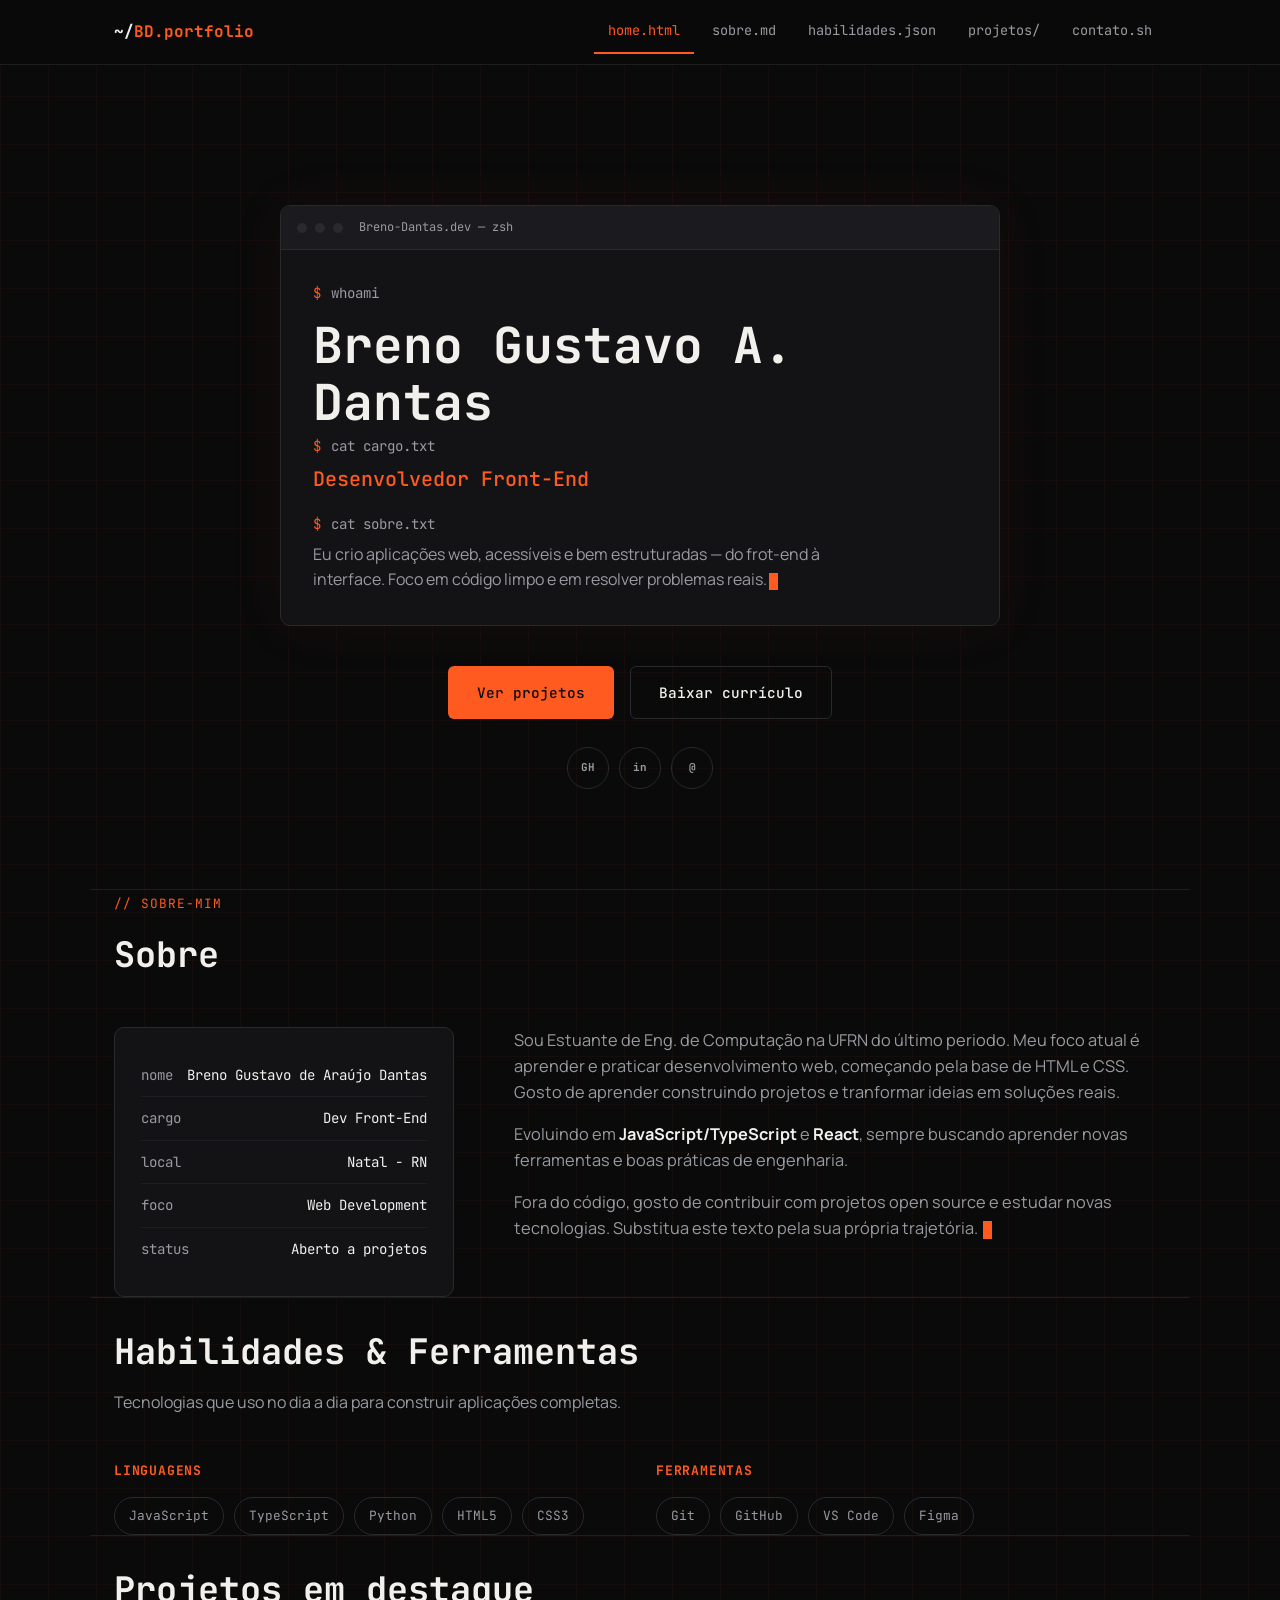
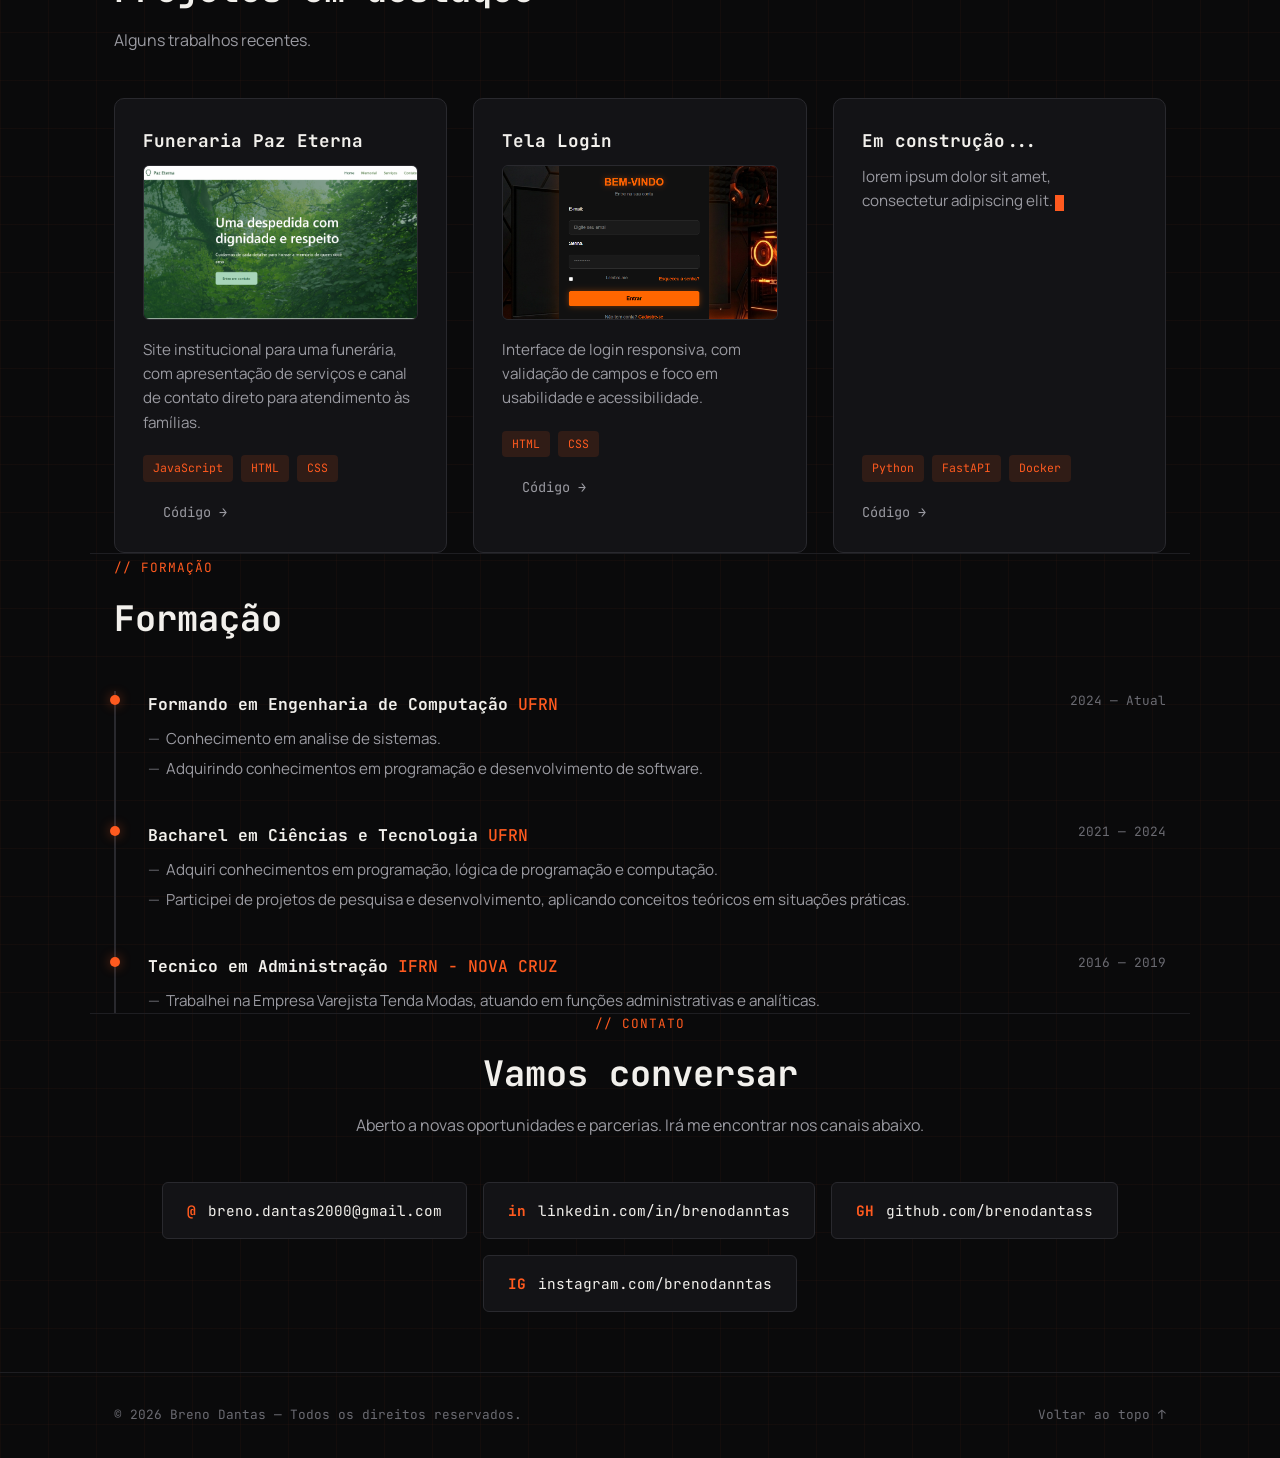
==== index.html @ 152db27a "index" ====
<!DOCTYPE html>
<html lang="pt-BR">
<head>
<meta charset="UTF-8">
<meta name="viewport" content="width=device-width, initial-scale=1.0">
<meta name="theme-color" content="#0a0a0b">
<meta name="description" content="Portfólio">
<title>Breno Dantas — Desenvolvedor Front-End | Portfólio</title>
<link rel="preconnect" href="https://fonts.googleapis.com">
<link rel="preconnect" href="https://fonts.gstatic.com" crossorigin>
<link href="https://fonts.googleapis.com/css2?family=JetBrains+Mono:wght@400;500;700&family=Manrope:wght@400;500;700;800&display=swap" rel="stylesheet">
<link rel="stylesheet" href="../estilos/style.css">
</head>
<body>


<header class="topbar">
  <input type="checkbox" id="nav-toggle" class="nav-toggle-input">
  <div class="topbar-inner container">
    <a href="#home" class="logo">~/<span>BD.portfolio</span></a>

    <nav class="tabs" aria-label="Navegação principal">
      <a href="#home" class="active">home.html</a>
      <a href="#sobre">sobre.md</a>
      <a href="#habilidades">habilidades.json</a>
      <a href="#projetos">projetos/</a>
      <a href="#contato">contato.sh</a>
    </nav>

    <label for="nav-toggle" class="nav-toggle-label" aria-label="Abrir menu">
      <span></span><span></span><span></span>
    </label>
  </div>
</header>

<main>

  <!-- ===================== HERO ===================== -->
  <section id="home" class="hero container">
    <div class="terminal">
      <div class="terminal-bar">
        <span class="terminal-dot"></span>
        <span class="terminal-dot"></span>
        <span class="terminal-dot"></span>
        <span class="terminal-title">Breno-Dantas.dev — zsh</span>
      </div>
      <div class="terminal-body">
        <div class="terminal-line"><span class="prompt">$</span><span>whoami</span></div>
        <h1 class="terminal-output-name">Breno Gustavo A. Dantas</h1>

        <div class="terminal-line"><span class="prompt">$</span><span>cat cargo.txt</span></div>
        <p class="terminal-output-role">Desenvolvedor Front-End</p>

        <div class="terminal-line"><span class="prompt">$</span><span>cat sobre.txt</span></div>
        <p class="terminal-output-desc">
          Eu crio aplicações web, acessíveis e bem estruturadas — do frot-end à interface. Foco em código limpo e em resolver problemas reais.<span class="cursor" aria-hidden="true"></span>
        </p>
      </div>
    </div>

    <div class="hero-actions" style="justify-content:center;">
      <a href="#projetos" class="btn btn--primary">Ver projetos</a>
      <a href="#" class="btn btn--outline">Baixar currículo</a>
    </div>

    <div class="social-row" style="justify-content:center;">
      <a href="https://github.com/brenodantass" class="social-badge" aria-label="GitHub" target="_blank" rel="noopener">GH</a>
      <a href="https://linkedin.com/in/brenodanntas" class="social-badge" aria-label="LinkedIn" target="_blank" rel="noopener">in</a>
      <a href="mailto:breno.dantas2000@gmail.com" class="social-badge" aria-label="E-mail">@</a>
    </div>
  </section>

  <!-- ===================== SOBRE ===================== -->
  <section id="sobre" class="container">
    <div class="section-head">
      <span class="eyebrow">// sobre-mim</span>
      <h2 class="section-title">Sobre</h2>
    </div>

    <div class="about-grid">
      <div class="profile-card">
        <div class="row"><span class="key">nome</span><span class="val">Breno Gustavo de Araújo Dantas</span> </div>
        <div class="row"><span class="key">cargo</span><span class="val">Dev Front-End</span></div>
        <div class="row"><span class="key">local</span><span class="val">Natal - RN</span></div>
        <div class="row"><span class="key">foco</span><span class="val">Web Development</span></div>
        <div class="row"><span class="key">status</span><span class="val">Aberto a projetos</span></div>
      </div>

      <div class="about-text">
        <p>
          Sou Estuante de Eng. de Computação na UFRN do último periodo. Meu foco atual é aprender e praticar desenvolvimento web, começando pela base de HTML e CSS. Gosto de aprender construindo projetos e tranformar ideias em soluções reais.
        </p>
        <p>
          Evoluindo em  <strong>JavaScript/TypeScript</strong> e <strong> React</strong>, sempre buscando aprender novas ferramentas e boas práticas de engenharia.
        </p>
        <p>
          Fora do código, gosto de contribuir com projetos open source e estudar novas tecnologias. Substitua este texto pela sua própria trajetória.
          <span class="cursor" aria-hidden="true"></span>
        </p>
      </div>
    </div>
  </section>

  <!-- ===================== HABILIDADES ===================== -->
  <section id="habilidades" class="container">
    <div class="section-head">
      <span class="eyebrow">  </span>
      <h2 class="section-title">Habilidades &amp; Ferramentas</h2>
      <p class="section-sub">Tecnologias que uso no dia a dia para construir aplicações completas.</p>
    </div>

    <div class="skills-groups">
      <div class="skill-group">
        <h3>Linguagens</h3>
        <div class="tag-list">
          <span class="tag">JavaScript</span>
          <span class="tag">TypeScript</span>
          <span class="tag">Python</span>
          <span class="tag">HTML5</span>
          <span class="tag">CSS3</span>
        </div>
      </div>

    

      <div class="skill-group">
        <h3>Ferramentas</h3>
        <div class="tag-list">
          <span class="tag">Git</span>
          <span class="tag">GitHub</span>
          <span class="tag">VS Code</span>
          <span class="tag">Figma</span>
          
        </div>
      </div>
    </div>
  </section>

  <!-- ===================== PROJETOS ===================== -->
  <section id="projetos" class="container">
    <div class="section-head">
      <span class="eyebrow"> </span>
      <h2 class="section-title">Projetos em destaque</h2>
      <p class="section-sub">Alguns trabalhos recentes.</p>
    </div>
    <div class="project-grid">
      <div class="project-card">
        <a href="https://brenodantass.github.io/Funeraria/#home" target="_blank">
        <h3>Funeraria Paz Eterna</h3>
          <div class="project-media">
          <img src="../imagens/print-fun.png" alt="Captura de tela do Projeto 1" loading="lazy">
          </div>
          <p>Site institucional para uma funerária, com apresentação de serviços e canal de contato direto para atendimento às famílias.</p>
          <div class="project-tags">
            <span>JavaScript</span><span>HTML</span><span>CSS</span>
          </div>
          <div class="project-links">
            <a href="https://github.com/brenodantass/Funeraria" target="_blank" rel="noopener">Código →</a>
        </a>
        </div>
      </div>

      <div class="project-card">
        <a href="https://brenodantass.github.io/login/" target="_blank">
          <h3>Tela Login</h3>
          <div class="project-media">
            <img src="../imagens/print-login.png" alt="Captura de tela do Projeto 2" loading="lazy">
          </div>
          <p>Interface de login responsiva, com validação de campos e foco em usabilidade e acessibilidade.</p>
          <div class="project-tags">
            <span>HTML</span><span>CSS</span>
          </div>
          <div class="project-links">
            <a href="https://github.com/brenodantass/login" target="_blank" rel="noopener">Código →</a>
          </div>
        </a>
      </div>

      <div class="project-card">
        <h3>Em construção...</h3>
        <p>lorem ipsum dolor sit amet, consectetur adipiscing elit.<span class="cursor" aria-hidden="true"></span></p>
        <div class="project-tags">
          <span>Python</span><span>FastAPI</span><span>Docker</span>
        </div>
        <div class="project-links">
          <a href="#" target="_blank" rel="noopener">Código →</a>
        
        </div>
      </div>
    </div>
  </section>

  <!-- ===================== EXPERIÊNCIA ===================== -->
  <section id="experiencia" class="container">
    <div class="section-head">
      <span class="eyebrow">// Formação </span>
      <h2 class="section-title">Formação</h2>
    </div>

    <div class="exp-list">
      <div class="exp-item">
        <div class="exp-header">
          <span class="exp-role">Formando em Engenharia de Computação <span class="exp-company">UFRN</span></span>
          <span class="exp-date">2024 — Atual</span>
        </div>
        <ul>
          <li>Conhecimento em analise de sistemas.</li>
          <li>Adquirindo conhecimentos em programação e desenvolvimento de software.</li>
        </ul>
      </div>

      <div class="exp-item">
        <div class="exp-header">
          <span class="exp-role">Bacharel em Ciências e Tecnologia <span class="exp-company">UFRN</span></span>
          <span class="exp-date">2021 — 2024</span>
        </div>
        <ul>
          <li>Adquiri conhecimentos em programação, lógica de programação e computação.</li>
          <li>Participei de projetos de pesquisa e desenvolvimento, aplicando conceitos teóricos em situações práticas.</li>
        </ul>
      </div>

      <div class="exp-item">
        <div class="exp-header">
          <span class="exp-role">Tecnico em Administração <span class="exp-company"> IFRN - NOVA CRUZ</span></span>
          <span class="exp-date">2016 — 2019</span>
        </div>
        <ul>
          <li>Trabalhei na Empresa Varejista Tenda Modas, atuando em funções administrativas e analíticas.</li>
        </ul>
      </div>
    </div>
  </section>

  <!-- ===================== CONTATO ===================== -->
  <section id="contato" class="container contact">
    <div class="section-head">
      <span class="eyebrow">// contato</span>
      <h2 class="section-title">Vamos conversar</h2>
      <p class="section-sub">Aberto a novas oportunidades e parcerias. Irá me encontrar nos canais abaixo.</p>
    </div>

    <div class="contact-links">
      <a href="breno.dantas2000@gmail.com" class="contact-card">
        <span class="mono-badge">@</span> breno.dantas2000@gmail.com
      </a>
      <a href="https://linkedin.com/in/brenodanntas" class="contact-card" target="_blank" rel="noopener">
        <span class="mono-badge">in</span> linkedin.com/in/brenodanntas
      </a>
      <a href="https://github.com/brenodantass" class="contact-card" target="_blank" rel="noopener">
        <span class="mono-badge">GH</span> github.com/brenodantass
      </a>
      <a href="https://instagram.com/brenodanntas" class="contact-card" target="_blank" rel="noopener">
        <span class="mono-badge">IG</span> instagram.com/brenodanntas
      </a>
    </div>
  </section>

</main>

<!-- ===================== FOOTER ===================== -->
<footer>
  <div class="container footer-inner">
    <span>© 2026 Breno Dantas — Todos os direitos reservados.</span>
    <a href="#home">Voltar ao topo ↑</a>
  </div>
</footer>

</body>
</html>
---- estilos/style.css ----
/* ---------- Reset & base ---------- */
* { box-sizing: border-box; margin: 0; padding: 0; }

:root {
  --bg: #0a0a0b;
  --bg-elev: #131316;
  --bg-elev-2: #1b1b1f;
  --border: #29292e;
  --border-soft: #1e1e22;
  --text: #f2f0ec;
  --text-dim: #9a9aa1;
  --text-faint: #6b6b72;
  --orange: #ff5a1f;
  --orange-bright: #ff8145;
  --orange-soft: rgba(255, 90, 31, 0.12);
  --orange-glow: rgba(255, 90, 31, 0.45);
  --radius: 10px;
  --radius-sm: 6px;
  --font-mono: 'JetBrains Mono', 'Fira Code', ui-monospace, SFMono-Regular, monospace;
  --font-sans: 'Manrope', -apple-system, BlinkMacSystemFont, 'Segoe UI', sans-serif;
  --container: 1100px;
}

html { scroll-behavior: smooth; }

body {
  background: var(--bg);
  color: var(--text);
  font-family: var(--font-sans);
  line-height: 1.6;
  -webkit-font-smoothing: antialiased;
  background-image:
    linear-gradient(rgba(255, 90, 31, 0.035) 1px, transparent 1px),
    linear-gradient(90deg, rgba(255, 90, 31, 0.035) 1px, transparent 1px);
  background-size: 48px 48px;
}

::selection { background: var(--orange); color: var(--bg); }

a { color: inherit; text-decoration: none; }
ul { list-style: none; }
img { max-width: 100%; display: block; }
button { font: inherit; cursor: pointer; }

:focus-visible {
  outline: 2px solid var(--orange);
  outline-offset: 3px;
}

.container {
  max-width: var(--container);
  margin: 0 auto;
  padding: 0 24px;
}

/* ---------- Tipografia utilitária ---------- */
.eyebrow {
  font-family: var(--font-mono);
  font-size: 0.8rem;
  letter-spacing: 0.08em;
  text-transform: uppercase;
  color: var(--orange);
  display: inline-block;
  margin-bottom: 12px;
}

.section-title {
  font-family: var(--font-mono);
  font-weight: 700;
  font-size: clamp(1.5rem, 3vw, 2.2rem);
  color: var(--text);
  margin-bottom: 10px;
}

.section-sub {
  color: var(--text-dim);
  max-width: 60ch;
  font-size: 1rem;
}

.section-head { margin-bottom: 44px; }

section {
  padding: 100px 0;
  border-top: 1px solid var(--border-soft);
}

/* ---------- Botões ---------- */
.btn {
  display: inline-flex;
  align-items: center;
  gap: 8px;
  padding: 14px 28px;
  border-radius: var(--radius-sm);
  font-family: var(--font-mono);
  font-size: 0.9rem;
  font-weight: 500;
  border: 1px solid transparent;
  transition: transform 0.2s ease, box-shadow 0.2s ease, border-color 0.2s ease, background 0.2s ease, color 0.2s ease;
}

.btn--primary { background: var(--orange); color: var(--bg); }
.btn--primary:hover {
  background: var(--orange-bright);
  box-shadow: 0 0 24px var(--orange-glow);
  transform: translateY(-2px);
}

.btn--outline { border-color: var(--border); color: var(--text); }
.btn--outline:hover { border-color: var(--orange); color: var(--orange); }

/* ---------- Topbar / navegação estilo "abas de editor" ---------- */
.nav-toggle-input { display: none; }

.topbar {
  position: sticky;
  top: 0;
  z-index: 50;
  background: rgba(10, 10, 11, 0.85);
  backdrop-filter: blur(8px);
  border-bottom: 1px solid var(--border-soft);
}

.topbar-inner {
  display: flex;
  align-items: center;
  justify-content: space-between;
  height: 64px;
  position: relative;
}

.logo {
  font-family: var(--font-mono);
  font-weight: 700;
  font-size: 1rem;
  color: var(--text);
  white-space: nowrap;
}
.logo span { color: var(--orange); }

nav.tabs {
  display: flex;
  gap: 4px;
  overflow-x: auto;
}

.tabs a {
  font-family: var(--font-mono);
  font-size: 0.85rem;
  color: var(--text-dim);
  padding: 10px 14px;
  border-bottom: 2px solid transparent;
  white-space: nowrap;
  transition: color 0.2s, border-color 0.2s;
}
.tabs a:hover, .tabs a.active { color: var(--orange); border-bottom-color: var(--orange); }

.nav-toggle-label {
  display: none;
  flex-direction: column;
  gap: 5px;
  cursor: pointer;
  padding: 8px;
}
.nav-toggle-label span {
  width: 22px;
  height: 2px;
  background: var(--text);
  display: block;
  transition: transform 0.25s ease, opacity 0.25s ease;
}

/* ---------- Hero: janela de terminal ---------- */
.hero { padding: 140px 0 100px; border-top: none; }

.terminal {
  max-width: 720px;
  margin: 0 auto;
  background: var(--bg-elev);
  border: 1px solid var(--border);
  border-radius: var(--radius);
  overflow: hidden;
  box-shadow: 0 0 60px rgba(255, 90, 31, 0.06);
  animation: fadeUp 0.7s ease both;
}

.terminal-bar {
  display: flex;
  align-items: center;
  gap: 8px;
  padding: 12px 16px;
  background: var(--bg-elev-2);
  border-bottom: 1px solid var(--border);
}
.terminal-dot { width: 10px; height: 10px; border-radius: 50%; background: var(--border); }
.terminal-title {
  font-family: var(--font-mono);
  font-size: 0.75rem;
  color: var(--text-dim);
  margin-left: 8px;
}

.terminal-body { padding: 32px; }

.terminal-line {
  display: flex;
  gap: 10px;
  font-family: var(--font-mono);
  font-size: 0.88rem;
  color: var(--text-dim);
  margin-bottom: 6px;
}
.terminal-line .prompt { color: var(--orange); }

.terminal-output-name {
  font-family: var(--font-mono);
  font-weight: 700;
  font-size: clamp(2rem, 5vw, 3.1rem);
  color: var(--text);
  margin: 12px 0 4px;
  line-height: 1.15;
}

.terminal-output-role {
  font-family: var(--font-mono);
  font-weight: 500;
  font-size: clamp(1rem, 2vw, 1.25rem);
  color: var(--orange);
  margin-bottom: 18px;
}

.terminal-output-desc {
  color: var(--text-dim);
  font-size: 1rem;
  max-width: 56ch;
}

.cursor {
  display: inline-block;
  width: 9px;
  height: 1.1em;
  background: var(--orange);
  vertical-align: text-bottom;
  animation: blink 1s steps(1) infinite;
  margin-left: 2px;
}

.hero-actions {
  display: flex;
  flex-wrap: wrap;
  gap: 16px;
  margin-top: 40px;
  animation: fadeUp 0.7s ease 0.15s both;
}

.social-row {
  display: flex;
  gap: 10px;
  margin-top: 28px;
  animation: fadeUp 0.7s ease 0.3s both;
}

.social-badge {
  width: 42px;
  height: 42px;
  border: 1px solid var(--border);
  border-radius: 50%;
  display: flex;
  align-items: center;
  justify-content: center;
  font-family: var(--font-mono);
  font-size: 0.68rem;
  font-weight: 700;
  color: var(--text-dim);
  transition: all 0.2s ease;
}
.social-badge:hover {
  border-color: var(--orange);
  color: var(--orange);
  box-shadow: 0 0 16px var(--orange-glow);
}

/* ---------- Sobre ---------- */
.about-grid {
  display: grid;
  grid-template-columns: 340px 1fr;
  gap: 60px;
  align-items: start;
}

.profile-card {
  background: var(--bg-elev);
  border: 1px solid var(--border);
  border-radius: var(--radius);
  padding: 26px;
  font-family: var(--font-mono);
  font-size: 0.88rem;
}
.profile-card .row {
  display: flex;
  justify-content: space-between;
  gap: 12px;
  padding: 10px 0;
  border-bottom: 1px solid var(--border-soft);
}
.profile-card .row:last-child { border-bottom: none; }
.profile-card .key { color: var(--text-dim); }
.profile-card .val { color: var(--text); text-align: right; }

.about-text p { color: var(--text-dim); margin-bottom: 16px; font-size: 1.02rem; }
.about-text p:last-child { margin-bottom: 0; }
.about-text strong { color: var(--text); font-weight: 700; }

/* ---------- Habilidades ---------- */
.skills-groups {
  display: grid;
  grid-template-columns: repeat(auto-fit, minmax(230px, 1fr));
  gap: 32px;
}

.skill-group h3 {
  font-family: var(--font-mono);
  font-size: 0.82rem;
  text-transform: uppercase;
  letter-spacing: 0.06em;
  color: var(--orange);
  margin-bottom: 16px;
}

.tag-list { display: flex; flex-wrap: wrap; gap: 10px; }

.tag {
  font-family: var(--font-mono);
  font-size: 0.8rem;
  padding: 8px 14px;
  border: 1px solid var(--border);
  border-radius: 999px;
  color: var(--text-dim);
  transition: all 0.2s ease;
}
.tag:hover { border-color: var(--orange); color: var(--orange); background: var(--orange-soft); }

/* ---------- Projetos ---------- */
.project-grid {
  display: grid;
  grid-template-columns: repeat(auto-fit, minmax(300px, 1fr));
  gap: 26px;
}

.project-card {
  background: var(--bg-elev);
  border: 1px solid var(--border);
  border-radius: var(--radius);
  padding: 28px;
  display: flex;
  flex-direction: column;
  transition: transform 0.25s ease, border-color 0.25s ease, box-shadow 0.25s ease;
}
.project-card:hover {
  transform: translateY(-4px);
  border-color: var(--orange);
  box-shadow: 0 12px 40px rgba(255, 90, 31, 0.1);
}

.project-card h3 {
  font-family: var(--font-mono);
  font-size: 1.1rem;
  color: var(--text);
  margin-bottom: 10px;
}
.project-card p { color: var(--text-dim); font-size: 0.95rem; margin-bottom: 20px; flex: 1; }

.project-tags { display: flex; flex-wrap: wrap; gap: 8px; margin-bottom: 20px; }
.project-tags span {
  font-family: var(--font-mono);
  font-size: 0.72rem;
  color: var(--orange);
  background: var(--orange-soft);
  padding: 4px 10px;
  border-radius: 4px;
}

.project-links { display: flex; gap: 20px; }
.project-links a {
  font-family: var(--font-mono);
  font-size: 0.85rem;
  color: var(--text-dim);
  border-bottom: 1px solid transparent;
}
.project-links a:hover { color: var(--orange); border-bottom-color: var(--orange); }

/* ---------- Experiência ---------- */
.exp-list {
  border-left: 2px solid var(--border);
  padding-left: 32px;
  display: flex;
  flex-direction: column;
  gap: 40px;
}

.exp-item { position: relative; }
.exp-item::before {
  content: '';
  position: absolute;
  left: -38px;
  top: 4px;
  width: 10px;
  height: 10px;
  border-radius: 50%;
  background: var(--orange);
  box-shadow: 0 0 12px var(--orange-glow);
}

.exp-header {
  display: flex;
  flex-wrap: wrap;
  justify-content: space-between;
  gap: 8px;
  margin-bottom: 4px;
}
.exp-role { font-family: var(--font-mono); font-size: 1.02rem; font-weight: 700; color: var(--text); }
.exp-company { color: var(--orange); font-weight: 500; }
.exp-date { font-family: var(--font-mono); font-size: 0.8rem; color: var(--text-faint); white-space: nowrap; }

.exp-item ul { margin-top: 10px; display: flex; flex-direction: column; gap: 6px; }
.exp-item li { color: var(--text-dim); font-size: 0.95rem; padding-left: 18px; position: relative; }
.exp-item li::before { content: '—'; position: absolute; left: 0; color: var(--text-faint); }

/* ---------- Contato ---------- */
.contact { text-align: center; padding-bottom: 60px; }
.contact .section-head { display: flex; flex-direction: column; align-items: center; }
.contact .section-sub { text-align: center; }

.contact-links {
  display: flex;
  flex-wrap: wrap;
  justify-content: center;
  gap: 16px;
  margin-top: 8px;
}

.contact-card {
  display: flex;
  align-items: center;
  gap: 12px;
  background: var(--bg-elev);
  border: 1px solid var(--border);
  border-radius: var(--radius-sm);
  padding: 16px 24px;
  font-family: var(--font-mono);
  font-size: 0.9rem;
  color: var(--text);
  transition: all 0.2s ease;
}
.contact-card:hover {
  border-color: var(--orange);
  box-shadow: 0 0 20px rgba(255, 90, 31, 0.15);
  transform: translateY(-2px);
}
.contact-card .mono-badge { color: var(--orange); font-weight: 700; }

/* ---------- Footer ---------- */
footer { border-top: 1px solid var(--border-soft); padding: 32px 0; }
.footer-inner {
  display: flex;
  flex-wrap: wrap;
  justify-content: space-between;
  align-items: center;
  gap: 12px;
  font-family: var(--font-mono);
  font-size: 0.8rem;
  color: var(--text-faint);
}
.footer-inner a:hover { color: var(--orange); }

/* ---------- Animações ---------- */
@keyframes blink { 50% { opacity: 0; } }
@keyframes fadeUp {
  from { opacity: 0; transform: translateY(16px); }
  to { opacity: 1; transform: translateY(0); }
}

@media (prefers-reduced-motion: reduce) {
  html { scroll-behavior: auto; }
  .cursor { animation: none; opacity: 1; }
  .terminal, .hero-actions, .social-row { animation: none; }
  * { transition-duration: 0.01ms !important; animation-duration: 0.01ms !important; }
}

/* ---------- Responsivo ---------- */
@media (max-width: 860px) {
  .about-grid { grid-template-columns: 1fr; }
}

@media (max-width: 768px) {
  section { padding: 70px 0; }
  .hero { padding: 110px 0 60px; }

  .nav-toggle-label { display: flex; }

  nav.tabs {
    position: absolute;
    top: 64px;
    left: 0;
    right: 0;
    flex-direction: column;
    background: var(--bg-elev);
    border-bottom: 1px solid var(--border);
    max-height: 0;
    overflow: hidden;
    transition: max-height 0.3s ease;
    padding: 0 24px;
  }
  .tabs a { padding: 14px 0; border-bottom: 1px solid var(--border-soft); }

  .nav-toggle-input:checked ~ .topbar-inner nav.tabs {
    max-height: 400px;
    padding: 12px 24px;
  }

  .exp-list { padding-left: 24px; }
}

@media (max-width: 480px) {
  .terminal-body { padding: 22px; }
  .hero-actions { flex-direction: column; align-items: stretch; }
  .btn { justify-content: center; }
  .footer-inner { flex-direction: column; text-align: center; }
}

.project-media {
  width: 100%;
  aspect-ratio: 16 / 9;
  overflow: hidden;
  border-radius: var(--radius-sm);
  border: 1px solid var(--border);
  background: var(--bg-elev-2);
  margin-bottom: 18px;
}
.project-media img {
  width: 100%;
  height: 100%;
  object-fit: cover;
  transition: transform 0.35s ease;
}
.project-card:hover .project-media img { transform: scale(1.05); }
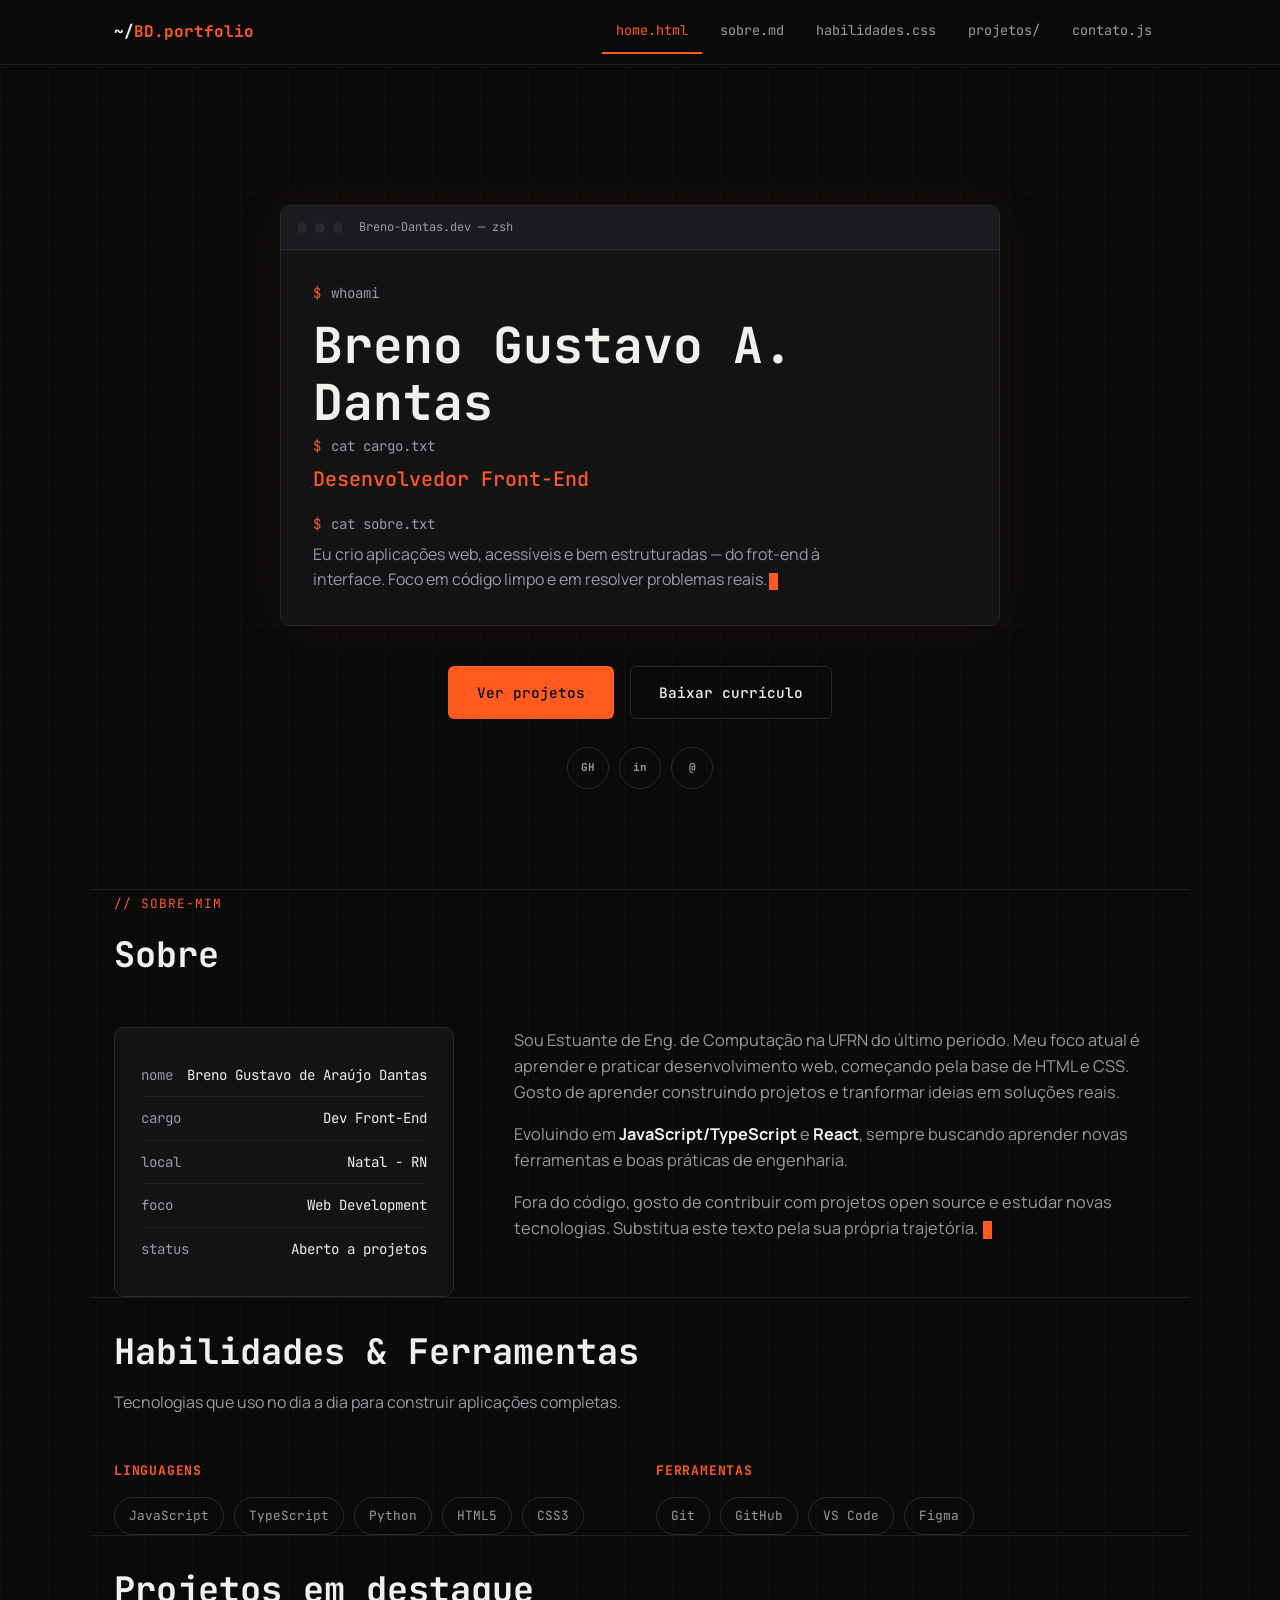
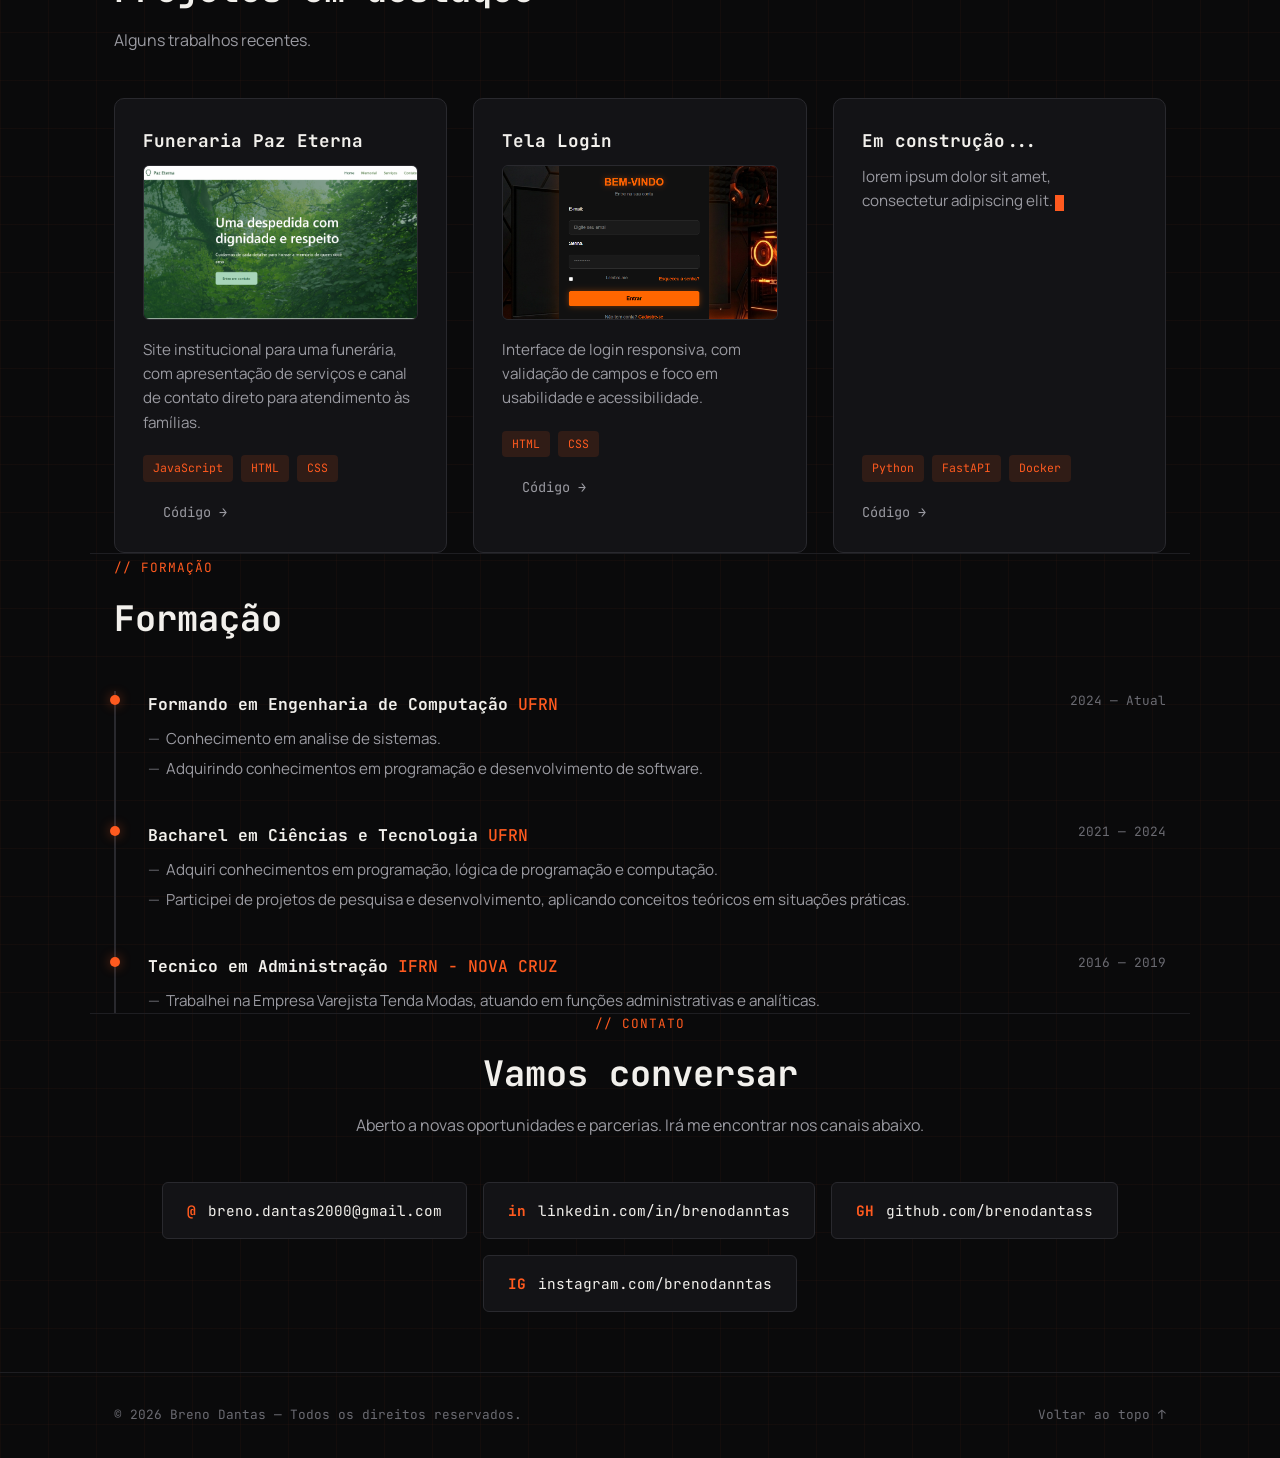
==== commit ccb056cd: "util" ====
--- a/index.html
+++ b/index.html
@@ -9,7 +9,7 @@
 <link rel="preconnect" href="https://fonts.googleapis.com">
 <link rel="preconnect" href="https://fonts.gstatic.com" crossorigin>
 <link href="https://fonts.googleapis.com/css2?family=JetBrains+Mono:wght@400;500;700&family=Manrope:wght@400;500;700;800&display=swap" rel="stylesheet">
-<link rel="stylesheet" href="../estilos/style.css">
+<link rel="stylesheet" href="estilos/style.css">
 </head>
 <body>
 
@@ -22,9 +22,9 @@
     <nav class="tabs" aria-label="Navegação principal">
       <a href="#home" class="active">home.html</a>
       <a href="#sobre">sobre.md</a>
-      <a href="#habilidades">habilidades.json</a>
+      <a href="#habilidades">habilidades.css</a>
       <a href="#projetos">projetos/</a>
-      <a href="#contato">contato.sh</a>
+      <a href="#contato">contato.js</a>
     </nav>
 
     <label for="nav-toggle" class="nav-toggle-label" aria-label="Abrir menu">
@@ -148,7 +148,7 @@
         <a href="https://brenodantass.github.io/Funeraria/#home" target="_blank">
         <h3>Funeraria Paz Eterna</h3>
           <div class="project-media">
-          <img src="../imagens/print-fun.png" alt="Captura de tela do Projeto 1" loading="lazy">
+          <img src="print-fun.png" alt="Captura de tela do Projeto 1" loading="lazy">
           </div>
           <p>Site institucional para uma funerária, com apresentação de serviços e canal de contato direto para atendimento às famílias.</p>
           <div class="project-tags">
@@ -164,7 +164,7 @@
         <a href="https://brenodantass.github.io/login/" target="_blank">
           <h3>Tela Login</h3>
           <div class="project-media">
-            <img src="../imagens/print-login.png" alt="Captura de tela do Projeto 2" loading="lazy">
+            <img src="print-login.png" alt="Captura de tela do Projeto 2" loading="lazy">
           </div>
           <p>Interface de login responsiva, com validação de campos e foco em usabilidade e acessibilidade.</p>
           <div class="project-tags">
--- a/estilos/style.css
+++ b/estilos/style.css
@@ -1,3 +1,4 @@
+@charset "UTF-8";
 
 /* ---------- Reset & base ---------- */
 * { box-sizing: border-box; margin: 0; padding: 0; }
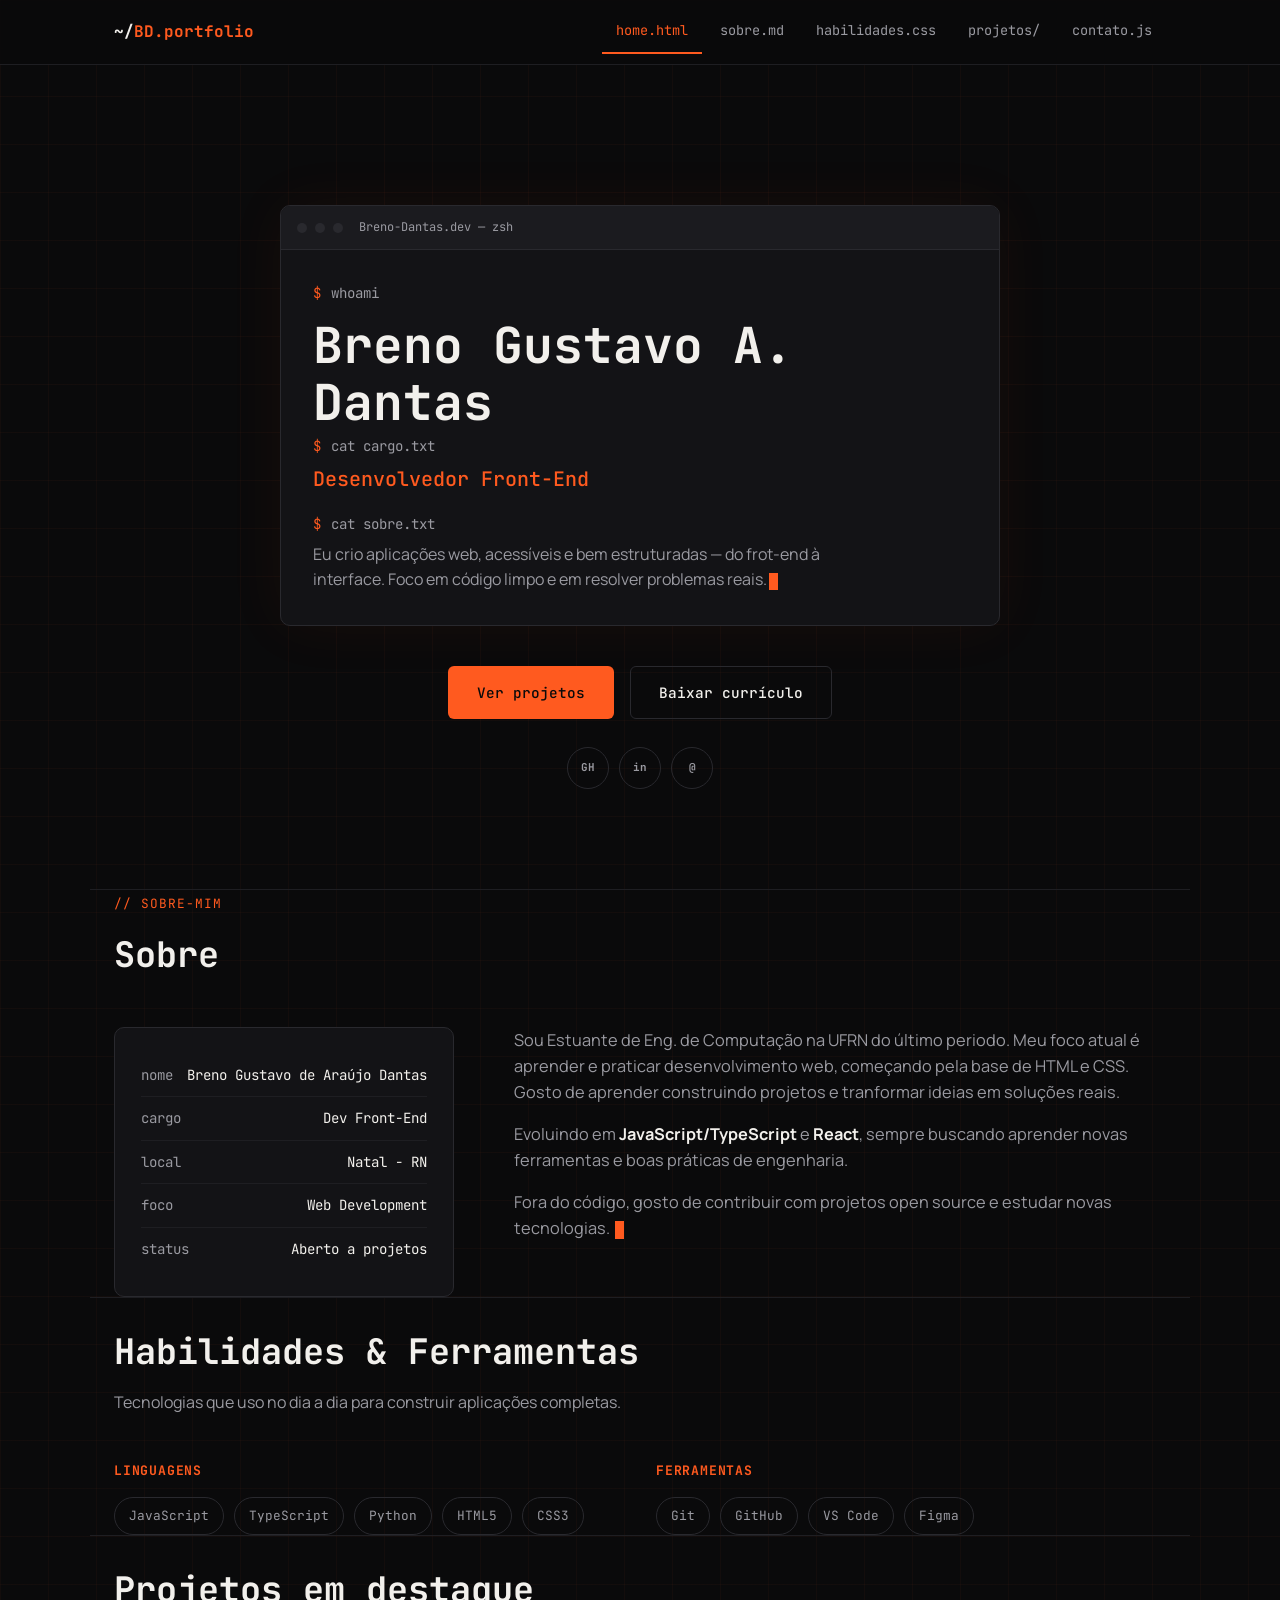
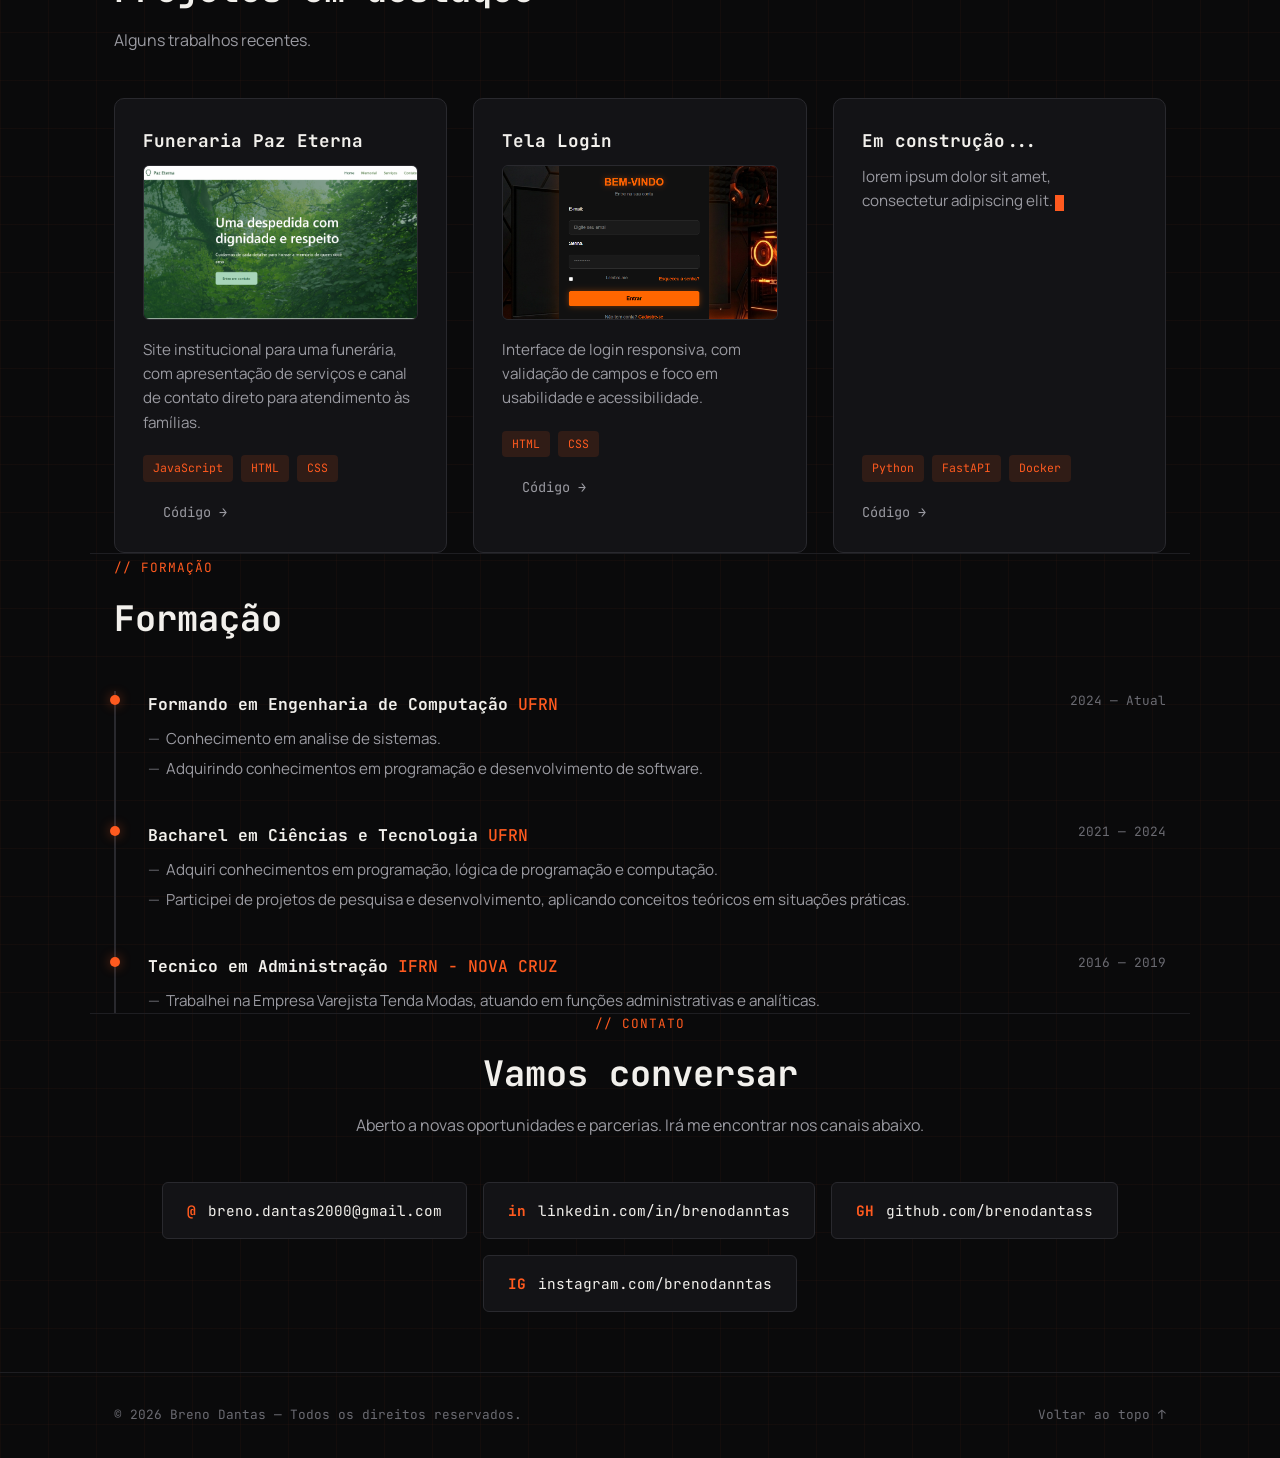
==== commit 90160b88: "text" ====
--- a/index.html
+++ b/index.html
@@ -94,7 +94,7 @@
           Evoluindo em  <strong>JavaScript/TypeScript</strong> e <strong> React</strong>, sempre buscando aprender novas ferramentas e boas práticas de engenharia.
         </p>
         <p>
-          Fora do código, gosto de contribuir com projetos open source e estudar novas tecnologias. Substitua este texto pela sua própria trajetória.
+          Fora do código, gosto de contribuir com projetos open source e estudar novas tecnologias.
           <span class="cursor" aria-hidden="true"></span>
         </p>
       </div>
